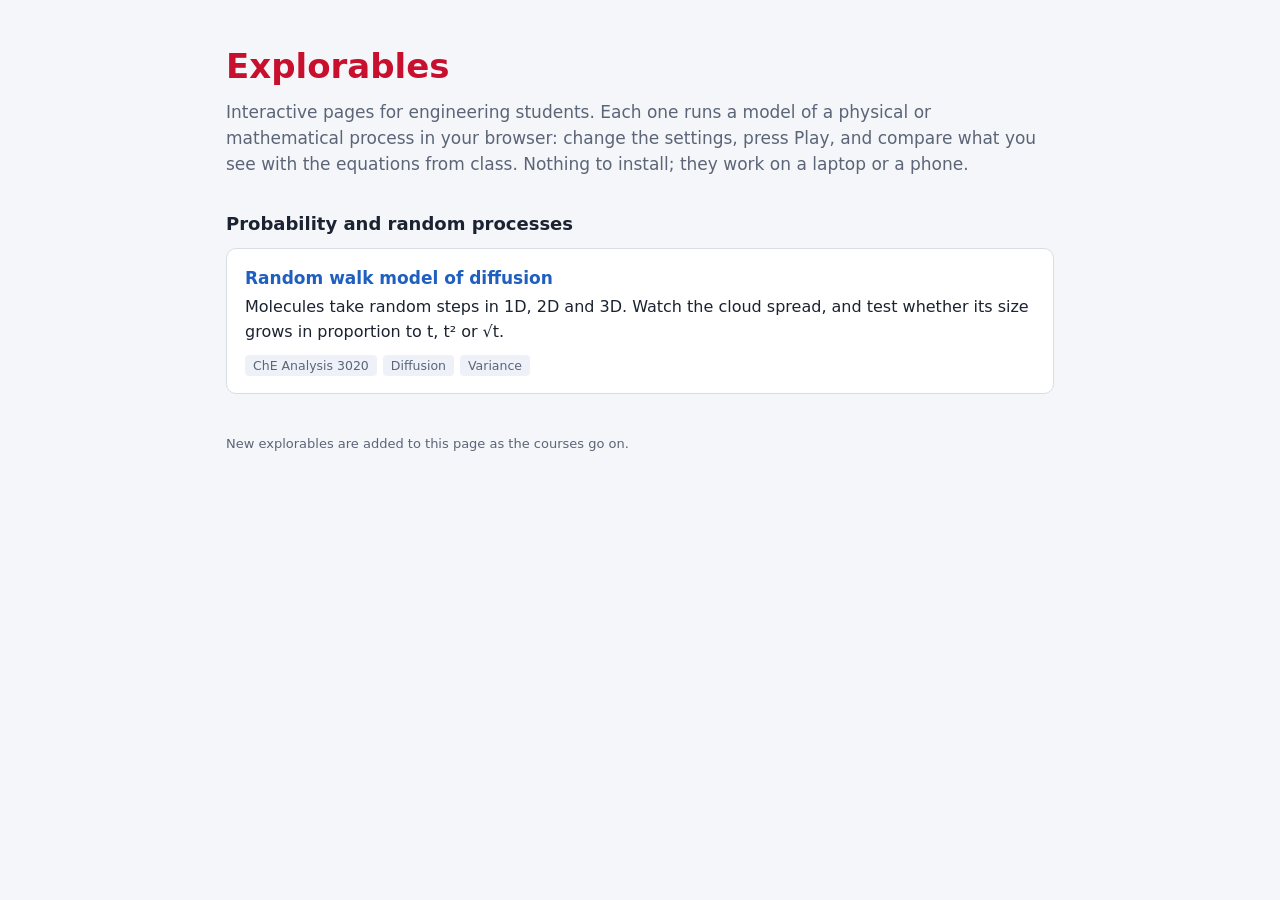
==== index.html @ f5f795d6 "Explorables collection: front page and the random walk model of diffusion Co-Authored-By: Claude Opu" ====
<!doctype html>
<html lang="en">
<head>
<meta charset="utf-8">
<meta name="viewport" content="width=device-width,initial-scale=1">
<title>Explorables</title>
<meta name="description" content="Interactive pages that let you change a model and watch what happens.">
<style>
:root{--bg:#f4f6f9;--panel:#ffffff;--ink:#1b2230;--muted:#5b6577;--line:#d8dde5;--accent:#c8102e;--link:#1f5fbf;--tag:#eef2f8}
@media (prefers-color-scheme:dark){:root{--bg:#14171c;--panel:#1d2128;--ink:#e6e9ee;--muted:#9aa3b2;--line:#2e343e;--accent:#ff5a6e;--link:#7fb0ff;--tag:#262c36}}
*{box-sizing:border-box}
html,body{margin:0;background:var(--bg);color:var(--ink);font:16px/1.55 "Segoe UI",system-ui,-apple-system,sans-serif}
main{max-width:860px;margin:0 auto;padding:40px 16px 56px}
h1{margin:0 0 6px;font-size:34px;color:var(--accent)}
.lead{margin:0 0 32px;color:var(--muted);font-size:17px}
h2{font-size:18px;margin:28px 0 10px}
a.card{display:block;background:var(--panel);border:1px solid var(--line);border-radius:10px;padding:16px 18px;margin:0 0 12px;color:inherit;text-decoration:none;transition:border-color .15s}
a.card:hover,a.card:focus{border-color:var(--link)}
.card h3{margin:0 0 4px;font-size:17px;color:var(--link)}
.card p{margin:0 0 8px}
.tag{display:inline-block;font-size:12.5px;background:var(--tag);color:var(--muted);border-radius:4px;padding:1px 8px;margin-right:6px}
footer{margin-top:40px;font-size:13px;color:var(--muted)}
</style>
</head>
<body>
<main>
  <h1>Explorables</h1>
  <p class="lead">Interactive pages for engineering students. Each one runs a model of a physical or mathematical process in your browser: change the settings, press Play, and compare what you see with the equations from class. Nothing to install; they work on a laptop or a phone.</p>

  <h2>Probability and random processes</h2>
  <a class="card" href="random-walk-diffusion/">
    <h3>Random walk model of diffusion</h3>
    <p>Molecules take random steps in 1D, 2D and 3D. Watch the cloud spread, and test whether its size grows in proportion to t, t² or √t.</p>
    <span class="tag">ChE Analysis 3020</span><span class="tag">Diffusion</span><span class="tag">Variance</span>
  </a>

  <footer>New explorables are added to this page as the courses go on.</footer>
</main>
</body>
</html>
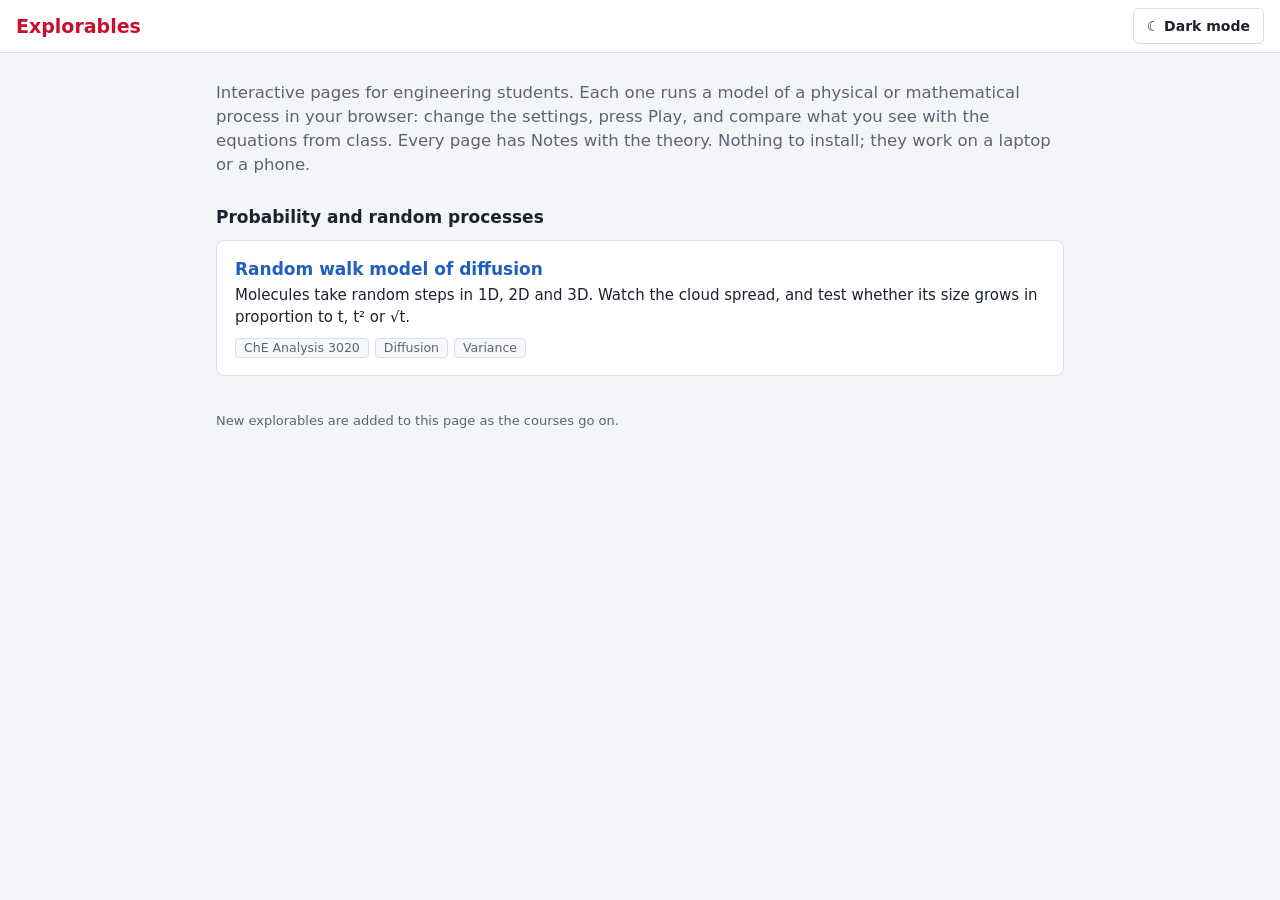
==== commit 948cd1fd: "Shared design language: theme with light and dark mode, control deck, Notes and Settings panels; ran" ====
--- a/index.html
+++ b/index.html
@@ -5,36 +5,40 @@
 <meta name="viewport" content="width=device-width,initial-scale=1">
 <title>Explorables</title>
 <meta name="description" content="Interactive pages that let you change a model and watch what happens.">
+<link rel="stylesheet" href="theme/explorables.css">
+<script src="theme/explorables.js"></script>
 <style>
-:root{--bg:#f4f6f9;--panel:#ffffff;--ink:#1b2230;--muted:#5b6577;--line:#d8dde5;--accent:#c8102e;--link:#1f5fbf;--tag:#eef2f8}
-@media (prefers-color-scheme:dark){:root{--bg:#14171c;--panel:#1d2128;--ink:#e6e9ee;--muted:#9aa3b2;--line:#2e343e;--accent:#ff5a6e;--link:#7fb0ff;--tag:#262c36}}
-*{box-sizing:border-box}
-html,body{margin:0;background:var(--bg);color:var(--ink);font:16px/1.55 "Segoe UI",system-ui,-apple-system,sans-serif}
-main{max-width:860px;margin:0 auto;padding:40px 16px 56px}
-h1{margin:0 0 6px;font-size:34px;color:var(--accent)}
-.lead{margin:0 0 32px;color:var(--muted);font-size:17px}
-h2{font-size:18px;margin:28px 0 10px}
-a.card{display:block;background:var(--panel);border:1px solid var(--line);border-radius:10px;padding:16px 18px;margin:0 0 12px;color:inherit;text-decoration:none;transition:border-color .15s}
-a.card:hover,a.card:focus{border-color:var(--link)}
-.card h3{margin:0 0 4px;font-size:17px;color:var(--link)}
-.card p{margin:0 0 8px}
-.tag{display:inline-block;font-size:12.5px;background:var(--tag);color:var(--muted);border-radius:4px;padding:1px 8px;margin-right:6px}
-footer{margin-top:40px;font-size:13px;color:var(--muted)}
+main{max-width:880px;margin:0 auto;padding:28px 16px 56px}
+.lead{margin:0 0 28px;color:var(--muted);font-size:16.5px}
+h2.group{font-size:17px;margin:26px 0 10px}
+a.entry{display:block;background:var(--surface);border:1px solid var(--border);border-radius:var(--radius);padding:16px 18px;margin:0 0 12px;color:inherit;text-decoration:none}
+a.entry:hover,a.entry:focus-visible{border-color:var(--primary)}
+.entry h3{margin:0 0 4px;font-size:17px;color:var(--primary)}
+.entry p{margin:0 0 8px}
+.tag{display:inline-block;font-size:12.5px;background:var(--surface-2);border:1px solid var(--border);color:var(--muted);border-radius:4px;padding:0 8px;margin-right:6px}
+footer{margin-top:36px;font-size:13px;color:var(--muted)}
 </style>
 </head>
 <body>
-<main>
-  <h1>Explorables</h1>
-  <p class="lead">Interactive pages for engineering students. Each one runs a model of a physical or mathematical process in your browser: change the settings, press Play, and compare what you see with the equations from class. Nothing to install; they work on a laptop or a phone.</p>
+<div class="xp-app">
+  <header class="xp-header">
+    <h1>Explorables</h1>
+    <span class="xp-spacer"></span>
+    <button class="btn btn-quiet xp-theme" type="button"></button>
+  </header>
+  <main>
+    <p class="lead">Interactive pages for engineering students. Each one runs a model of a physical or mathematical process in your browser: change the settings, press Play, and compare what you see with the equations from class. Every page has Notes with the theory. Nothing to install; they work on a laptop or a phone.</p>
 
-  <h2>Probability and random processes</h2>
-  <a class="card" href="random-walk-diffusion/">
-    <h3>Random walk model of diffusion</h3>
-    <p>Molecules take random steps in 1D, 2D and 3D. Watch the cloud spread, and test whether its size grows in proportion to t, t² or √t.</p>
-    <span class="tag">ChE Analysis 3020</span><span class="tag">Diffusion</span><span class="tag">Variance</span>
-  </a>
+    <h2 class="group">Probability and random processes</h2>
+    <a class="entry" href="random-walk-diffusion/">
+      <h3>Random walk model of diffusion</h3>
+      <p>Molecules take random steps in 1D, 2D and 3D. Watch the cloud spread, and test whether its size grows in proportion to t, t² or √t.</p>
+      <span class="tag">ChE Analysis 3020</span><span class="tag">Diffusion</span><span class="tag">Variance</span>
+    </a>
 
-  <footer>New explorables are added to this page as the courses go on.</footer>
-</main>
+    <footer>New explorables are added to this page as the courses go on.</footer>
+  </main>
+</div>
+<script>XP.init();</script>
 </body>
 </html>
--- a/theme/explorables.css
+++ b/theme/explorables.css
@@ -0,0 +1,111 @@
+/* Explorables design language: one shared look for every explorable.
+   Colour roles (the same in every explorable):
+     --accent    titles and headings (the red of the lecture headings)
+     --primary   things you press (buttons, sliders, links)
+     --measured  anything the simulation measured (solid lines, filled shapes)
+     --theory    anything a formula predicts (always drawn dashed)
+     --c1..--c5  further data series, in this order
+   Page layout: header bar, control deck (main selector, Notes, Settings, run buttons, main dials),
+   then the live results; Notes and Settings open as panels from the right. */
+
+:root{
+  --font:"Segoe UI",system-ui,-apple-system,Roboto,sans-serif;
+  --math:"Cambria Math",Cambria,"Times New Roman",serif;
+  --bg:#f3f5f8; --surface:#ffffff; --surface-2:#f6f8fb; --text:#1b2230; --muted:#5b6577; --border:#d9dee6;
+  --accent:#c8102e; --primary:#1f5fbf; --primary-text:#ffffff;
+  --plot-bg:#ffffff; --plot-grid:#e8ebf0; --plot-axis:#9aa3b2;
+  --theory:#111111; --measured:#e8890c;
+  --c1:#1f5fbf; --c2:#2e7d32; --c3:#7b3fb5; --c4:#00838f; --c5:#c2185b;
+  --particle:214,39,40; --path:#1f5fbf; --field:#eaf4fb; --field-grid:#d5e3ee; --band:rgba(120,130,150,.18);
+  --radius:8px;
+  color-scheme:light;
+}
+:root[data-theme="dark"]{
+  --bg:#0f1216; --surface:#181c22; --surface-2:#1f242b; --text:#e6e9ee; --muted:#9aa3b2; --border:#2c333d;
+  --accent:#ff5a6e; --primary:#5b9bff; --primary-text:#0b1220;
+  --plot-bg:#181c22; --plot-grid:#262c35; --plot-axis:#4a5260;
+  --theory:#e6e9ee; --measured:#ffa53d;
+  --c1:#6ea8ff; --c2:#5cc777; --c3:#b48cf0; --c4:#3cc7d6; --c5:#f06ba0;
+  --particle:255,95,105; --path:#6ea8ff; --field:#132029; --field-grid:#1f2f3c; --band:rgba(160,170,190,.16);
+  color-scheme:dark;
+}
+
+*{box-sizing:border-box}
+html,body{margin:0}
+body{background:var(--bg);color:var(--text);font:15px/1.45 var(--font)}
+a{color:var(--primary)}
+
+/* ---- page frame ---- */
+.xp-app{display:flex;flex-direction:column;min-height:100vh}
+@media (min-width:1000px){.xp-app.fit{height:100vh}}
+.xp-header{display:flex;align-items:center;gap:14px;padding:8px 16px;background:var(--surface);border-bottom:1px solid var(--border)}
+.xp-back{color:var(--primary);text-decoration:none;font-size:14px;white-space:nowrap}
+.xp-header h1{margin:0;font-size:19px;color:var(--accent);font-weight:700;line-height:1.2}
+.xp-spacer{flex:1}
+
+/* ---- buttons and fields ---- */
+.btn{font:inherit;font-size:14px;font-weight:600;padding:7px 13px;border-radius:6px;border:1px solid var(--border);background:var(--surface);color:var(--text);cursor:pointer;white-space:nowrap}
+.btn:hover,.btn:focus-visible{border-color:var(--primary)}
+.btn-primary{background:var(--primary);border-color:var(--primary);color:var(--primary-text)}
+.btn-quiet{background:transparent}
+select,.xp-input{font:inherit;font-size:14px;padding:6px 8px;border-radius:6px;border:1px solid var(--border);background:var(--surface-2);color:var(--text)}
+input[type=range]{accent-color:var(--primary)}
+input[type=checkbox]{accent-color:var(--primary);width:16px;height:16px}
+
+/* ---- control deck ---- */
+.xp-controls{background:var(--surface);border-bottom:1px solid var(--border);padding:10px 16px 12px;display:flex;flex-direction:column;gap:10px}
+.xp-row{display:flex;flex-wrap:wrap;align-items:center;gap:10px}
+.xp-field{display:flex;align-items:center;gap:8px;font-size:14px;color:var(--muted)}
+.xp-sep{width:1px;height:28px;background:var(--border);margin:0 4px}
+.xp-status{margin-left:auto;font-weight:600;font-variant-numeric:tabular-nums}
+.xp-dials{gap:14px 22px}
+.xp-dial{display:flex;flex-direction:column;gap:2px;flex:1 1 170px;max-width:270px;font-size:13px;color:var(--muted)}
+.xp-dial .top{display:flex;justify-content:space-between;gap:8px}
+.xp-dial .val{color:var(--text);font-weight:600;font-variant-numeric:tabular-nums}
+.xp-dial input[type=range]{width:100%}
+
+/* ---- results ---- */
+.xp-results{flex:1;min-height:0;display:grid;grid-template-columns:minmax(0,1fr) minmax(0,1fr);gap:12px;padding:12px 16px 16px}
+.xp-col{display:flex;flex-direction:column;gap:12px;min-height:0;min-width:0}
+.card{background:var(--surface);border:1px solid var(--border);border-radius:var(--radius);padding:8px 12px 10px;display:flex;flex-direction:column;min-height:0;min-width:0}
+.card h2{margin:0 0 4px;font-size:14px;font-weight:700}
+.card .cap{font-size:12px;color:var(--muted);margin:4px 0 0}
+.card canvas{display:block;width:100%;flex:1 1 0;min-height:140px;touch-action:none}
+.card.grow{flex:1 1 0}
+@media (max-width:999px){
+  .xp-results{grid-template-columns:minmax(0,1fr)}
+  .card.grow{flex:none}
+  .card canvas{flex:none;height:270px}
+  .xp-sep{display:none}
+  .xp-header h1{font-size:16px}
+  .card.main canvas{height:92vw;max-height:640px}
+  .xp-status{margin-left:0}
+}
+
+/* ---- readout table ---- */
+table.xp-table{width:100%;border-collapse:collapse;font-size:13px;font-variant-numeric:tabular-nums}
+.xp-table th,.xp-table td{padding:2px 4px;border-bottom:1px solid var(--border);text-align:right;vertical-align:top}
+.xp-table th:first-child,.xp-table td:first-child{text-align:left}
+.xp-table thead th{color:var(--muted);font-weight:600}
+
+/* ---- side panels (Notes, Settings) ---- */
+.xp-backdrop{position:fixed;inset:0;background:rgba(0,0,0,.38);opacity:0;pointer-events:none;transition:opacity .2s;z-index:20}
+.xp-backdrop.open{opacity:1;pointer-events:auto}
+.xp-panel{position:fixed;top:0;right:0;height:100%;width:min(600px,94vw);background:var(--surface);border-left:1px solid var(--border);transform:translateX(102%);transition:transform .22s ease;z-index:21;display:flex;flex-direction:column}
+.xp-panel.open{transform:none}
+.xp-panel>header{display:flex;align-items:center;gap:10px;padding:12px 18px;border-bottom:1px solid var(--border)}
+.xp-panel>header h2{margin:0;font-size:18px;color:var(--accent)}
+.xp-panel .body{overflow:auto;padding:14px 20px 40px}
+.xp-panel .opt{display:flex;flex-direction:column;gap:4px;margin:0 0 14px;font-size:14px}
+.xp-panel .opt label.chk{display:flex;gap:10px;align-items:center;cursor:pointer}
+.xp-panel .hint{font-size:12.5px;color:var(--muted);margin:2px 0 0}
+
+/* ---- notes text ---- */
+.notes h3{color:var(--accent);font-size:16px;margin:20px 0 6px}
+.notes h3:first-child{margin-top:0}
+.notes p,.notes li{margin:0 0 8px}
+.notes ol,.notes ul{padding-left:22px;margin:0 0 8px}
+.notes .eq{display:block;margin:6px 0 12px;padding:7px 12px;background:var(--surface-2);border-left:3px solid var(--accent);border-radius:4px;font-family:var(--math);font-size:16.5px;line-height:1.6}
+.notes details{margin:8px 0 12px;border:1px solid var(--border);border-radius:6px;padding:6px 12px}
+.notes summary{cursor:pointer;font-weight:600;color:var(--primary)}
+.notes .src{font-size:12.5px;color:var(--muted);margin-top:22px}
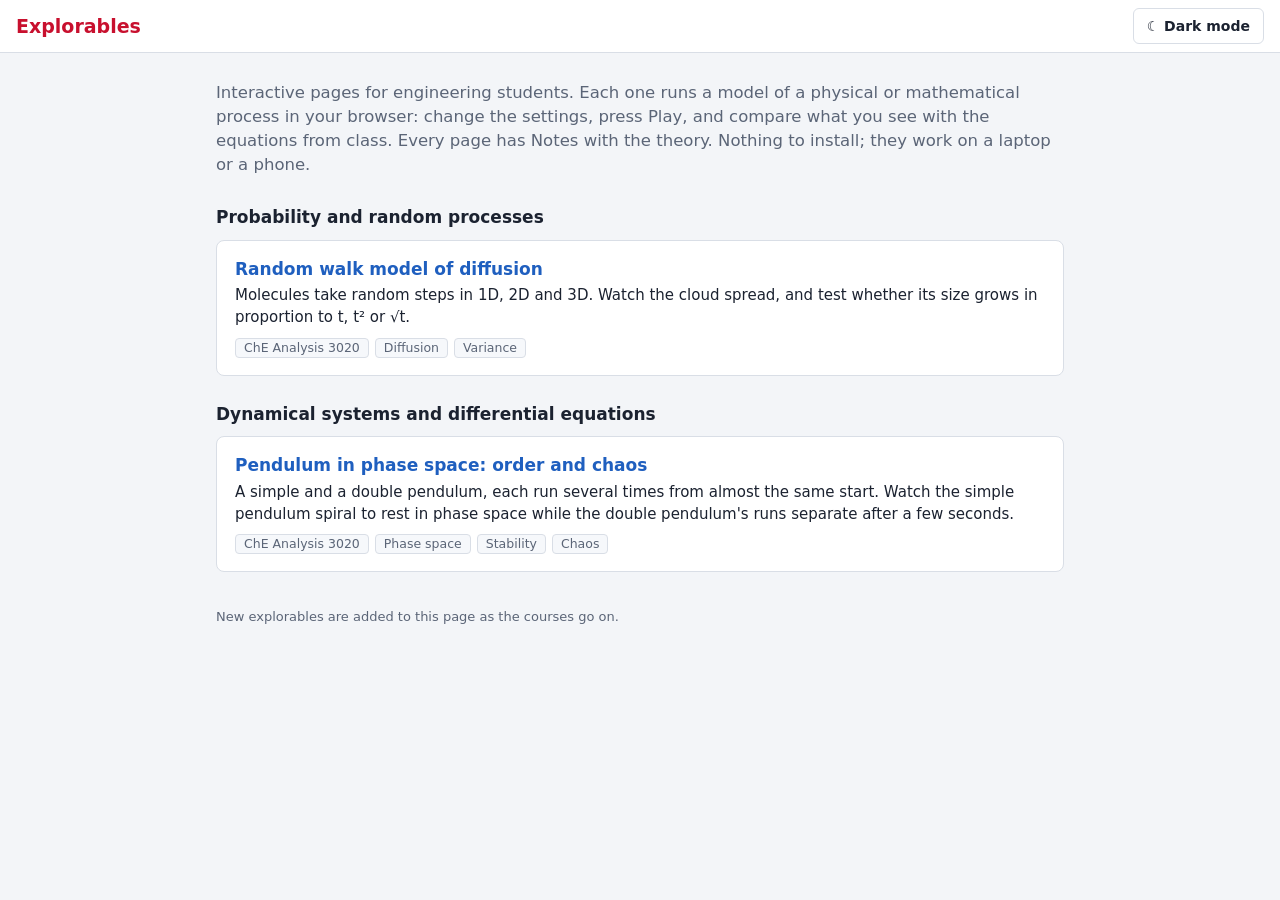
==== commit 33f680f8: "Pendulum in phase space: simple and double pendulum, order and chaos New explorable built from the s" ====
--- a/index.html
+++ b/index.html
@@ -36,6 +36,13 @@
       <span class="tag">ChE Analysis 3020</span><span class="tag">Diffusion</span><span class="tag">Variance</span>
     </a>
 
+    <h2 class="group">Dynamical systems and differential equations</h2>
+    <a class="entry" href="pendulum-phase-space/">
+      <h3>Pendulum in phase space: order and chaos</h3>
+      <p>A simple and a double pendulum, each run several times from almost the same start. Watch the simple pendulum spiral to rest in phase space while the double pendulum's runs separate after a few seconds.</p>
+      <span class="tag">ChE Analysis 3020</span><span class="tag">Phase space</span><span class="tag">Stability</span><span class="tag">Chaos</span>
+    </a>
+
     <footer>New explorables are added to this page as the courses go on.</footer>
   </main>
 </div>
--- a/theme/explorables.css
+++ b/theme/explorables.css
@@ -57,8 +57,19 @@
 .xp-row{display:flex;flex-wrap:wrap;align-items:center;gap:10px}
 .xp-field{display:flex;align-items:center;gap:8px;font-size:14px;color:var(--muted)}
 .xp-sep{width:1px;height:28px;background:var(--border);margin:0 4px}
-.xp-status{margin-left:auto;font-weight:600;font-variant-numeric:tabular-nums}
-.xp-dials{gap:14px 22px}
+.xp-status{font-size:13px;font-weight:600;font-variant-numeric:tabular-nums;color:var(--text)}
+.xp-dials{gap:14px 22px;align-items:flex-start}
+/* the control deck in three parts, side by side on wide screens:
+   about (main drop-down, Notes, Settings, what is shown and what to do) | run buttons | main dials with their meanings */
+.xp-deck{display:grid;grid-template-columns:minmax(300px,1.25fr) 300px minmax(420px,1.5fr);gap:10px 22px;align-items:start}
+.xp-about p{margin:6px 0 0;font-size:13px;line-height:1.4;color:var(--muted)}
+.xp-about p b{color:var(--text)}
+.xp-run{display:flex;flex-direction:column;gap:5px;padding:0 22px;border-left:1px solid var(--border);border-right:1px solid var(--border);align-self:stretch}
+.xp-run-buttons{display:flex;gap:8px;flex-wrap:wrap}
+.xp-run .hint,.xp-dial .hint{font-size:12px;line-height:1.3;color:var(--muted)}
+.xp-dialgrid{display:grid;grid-template-columns:repeat(2,minmax(0,1fr));gap:8px 22px}
+.xp-dialgrid .xp-dial{max-width:none}
+.card h2 .sub{font-weight:400;font-size:12.5px;color:var(--muted);margin-left:8px}
 .xp-dial{display:flex;flex-direction:column;gap:2px;flex:1 1 170px;max-width:270px;font-size:13px;color:var(--muted)}
 .xp-dial .top{display:flex;justify-content:space-between;gap:8px}
 .xp-dial .val{color:var(--text);font-weight:600;font-variant-numeric:tabular-nums}
@@ -79,8 +90,10 @@
   .xp-sep{display:none}
   .xp-header h1{font-size:16px}
   .card.main canvas{height:92vw;max-height:640px}
-  .xp-status{margin-left:0}
+  .xp-deck{grid-template-columns:minmax(0,1fr)}
+  .xp-run{padding:10px 0;border:none;border-top:1px solid var(--border);border-bottom:1px solid var(--border)}
 }
+@media (max-width:600px){.xp-dialgrid{grid-template-columns:minmax(0,1fr)} .card h2 .sub{display:block;margin:2px 0 0}}
 
 /* ---- readout table ---- */
 table.xp-table{width:100%;border-collapse:collapse;font-size:13px;font-variant-numeric:tabular-nums}
